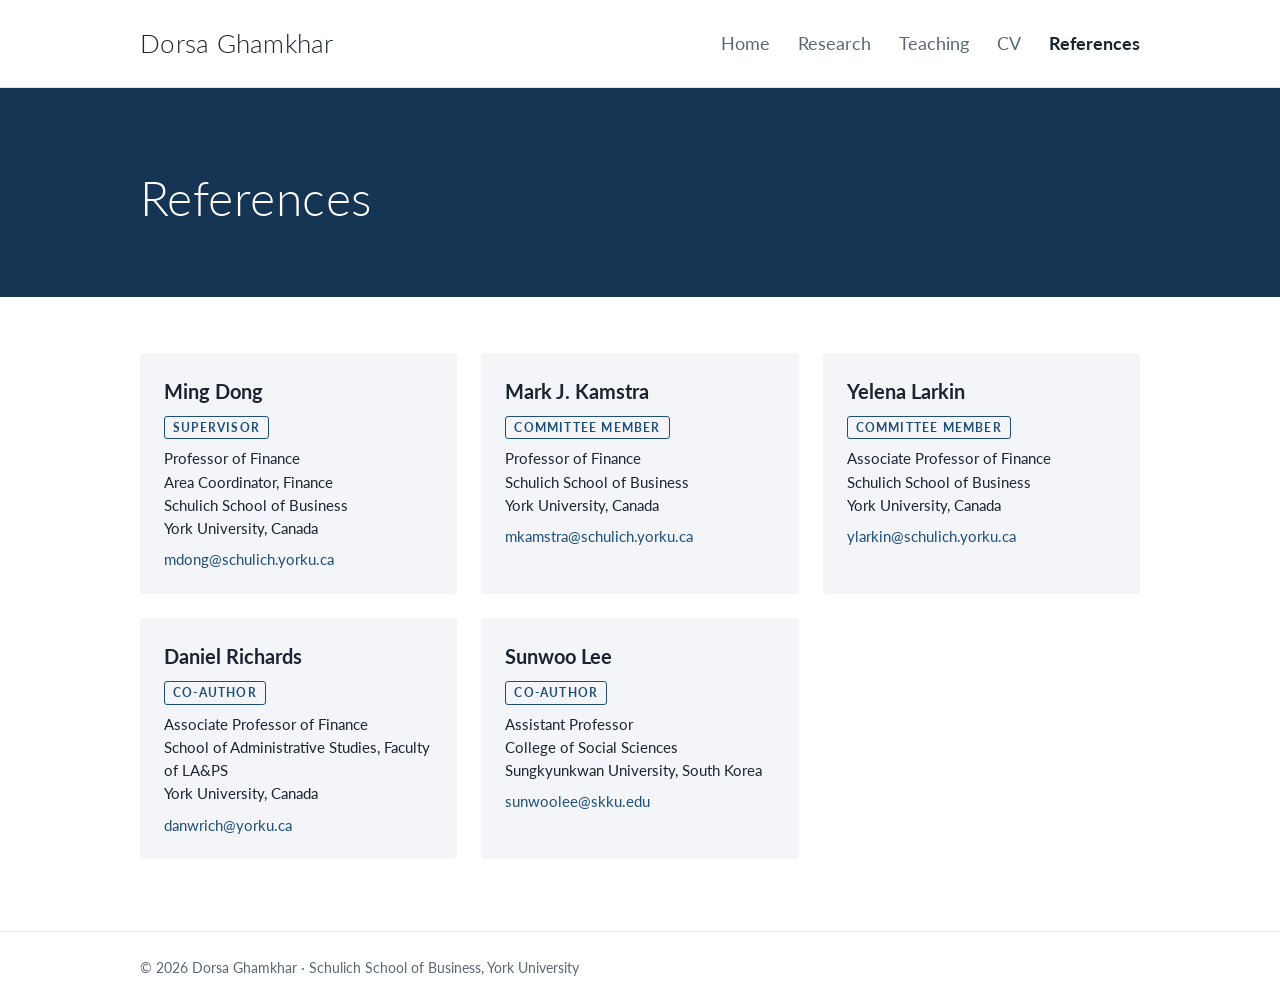
==== references.html @ 8ea53998 "Add files via upload" ====
<!doctype html><html lang="en"><head><meta charset="utf-8"><meta name="viewport" content="width=device-width, initial-scale=1"><title>References · Dorsa Ghamkhar</title><meta name="description" content="Dorsa Ghamkhar, PhD candidate in Finance at the Schulich School of Business, York University, on the 2026-2027 academic job market."><link rel="preconnect" href="https://fonts.googleapis.com"><link rel="preconnect" href="https://fonts.gstatic.com" crossorigin><link rel="stylesheet" href="https://fonts.googleapis.com/css2?family=Lato:wght@300;400;700&display=swap"><link rel="stylesheet" href="style.css"></head><body><header><div class="inner"><a class="brand" href="index.html">Dorsa Ghamkhar</a>
<nav aria-label="Main"><ul><li><a href="index.html">Home</a></li><li><a href="research.html">Research</a></li><li><a href="teaching.html">Teaching</a></li><li><a href="files/Ghamkhar_CV.pdf">CV</a></li><li><a href="references.html" aria-current="page">References</a></li></ul></nav></div></header><div class="banner"><div class="inner"><h1>References</h1></div></div><main><div class="inner"><section class="refs">
  <div class="ref"><h3>Ming Dong</h3><span class="label">Supervisor</span><p>Professor of Finance<br>Area Coordinator, Finance<br>Schulich School of Business<br>York University, Canada</p><p class="mail">mdong@schulich.yorku.ca</p></div>
  <div class="ref"><h3>Mark J. Kamstra</h3><span class="label">Committee member</span><p>Professor of Finance<br>Schulich School of Business<br>York University, Canada</p><p class="mail">mkamstra@schulich.yorku.ca</p></div>
  <div class="ref"><h3>Yelena Larkin</h3><span class="label">Committee member</span><p>Associate Professor of Finance<br>Schulich School of Business<br>York University, Canada</p><p class="mail">ylarkin@schulich.yorku.ca</p></div>
  <div class="ref"><h3>Daniel Richards</h3><span class="label">Co-author</span><p>Associate Professor of Finance<br>School of Administrative Studies, Faculty of LA&amp;PS<br>York University, Canada</p><p class="mail">danwrich@yorku.ca</p></div>
  <div class="ref"><h3>Sunwoo Lee</h3><span class="label">Co-author</span><p>Assistant Professor<br>College of Social Sciences<br>Sungkyunkwan University, South Korea</p><p class="mail">sunwoolee@skku.edu</p></div>
</section></div></main><footer><div class="inner">© 2026 Dorsa Ghamkhar · Schulich School of Business, York University</div></footer></body></html>
---- style.css ----
/* Layout: Google-Sites-style academic site. Top bar with name and page links; one centered reading column per page. */
:root{
  --bg:#FFFFFF; --band:#F3F5F8; --ink:#1B2430; --muted:#5B6675; --rule:#E2E6EC;
  --accent:#1F4E79; --accent-ink:#FFFFFF;
  --display:"Lato", "Helvetica Neue", Arial, sans-serif;
  --body:"Lato", "Helvetica Neue", Arial, sans-serif;
}
*{box-sizing:border-box}
html{scroll-behavior:smooth}
body{margin:0;background:var(--bg);color:var(--ink);font-family:var(--body);font-size:17px;line-height:1.65;-webkit-font-smoothing:antialiased}
a{color:var(--accent);text-underline-offset:3px}
a:focus-visible{outline:2px solid var(--accent);outline-offset:2px}

.inner{max-width:1040px;margin:0 auto;
  padding-left:max(20px, env(safe-area-inset-left, 0px));padding-right:max(20px, env(safe-area-inset-right, 0px))}

/* Top bar */
header{border-bottom:1px solid var(--rule);background:var(--bg)}
header .inner{display:flex;flex-wrap:wrap;align-items:center;justify-content:space-between;gap:12px 32px;padding-block:22px}
.brand{font-family:var(--display);font-weight:300;font-size:26px;letter-spacing:.01em;color:var(--ink);text-decoration:none}
nav ul{list-style:none;margin:0;padding:0;display:flex;flex-wrap:wrap;gap:6px 28px}
nav a{color:var(--muted);text-decoration:none;font-size:18px;font-weight:400;padding-bottom:4px;border-bottom:2px solid transparent}
nav a:hover{color:var(--ink)}
nav a[aria-current="page"]{color:var(--ink);font-weight:700}

main .inner{padding-block:56px 72px;display:flex;flex-direction:column;gap:48px}

/* Home */
.hero{display:grid;grid-template-columns:minmax(0,1fr) clamp(150px,32%,340px);gap:clamp(20px,4vw,56px);align-items:start}
.hero-text{min-width:0;container-type:inline-size}
.photo{width:100%;max-width:100%;aspect-ratio:2/3;overflow:hidden;background:var(--band)}
.photo img{width:100%;height:100%;object-fit:cover;object-position:center top;display:block}
h1{font-family:var(--display);font-weight:300;font-size:min(42px,8cqi);white-space:nowrap;line-height:1.15;margin:8px 0 22px;letter-spacing:-.01em;text-wrap:balance}
h1 b{font-weight:700}
.hero p{margin:0 0 14px;max-width:62ch;text-align:justify;hyphens:auto}
.hero .contact p{text-align:left}
.market{display:inline-block;background:var(--accent);color:var(--accent-ink);font-weight:700;font-size:14px;letter-spacing:.04em;padding:6px 14px;border-radius:3px;margin-bottom:18px}
.contact{display:flex;flex-direction:column;gap:6px;margin:26px 0 22px;font-size:16px}
.contact h2{font-size:22px;font-weight:400;letter-spacing:0;text-transform:none;color:var(--ink);margin:0 0 4px}
.contact p{margin:0;max-width:62ch}
.btn{display:inline-block;background:var(--accent);color:var(--accent-ink);text-decoration:none;font-weight:700;font-size:15px;padding:10px 22px;border-radius:3px;margin-top:6px}
.btn:hover{filter:brightness(1.15)}

/* Sections */
h2{font-family:var(--display);font-weight:700;font-size:14px;letter-spacing:.12em;text-transform:uppercase;color:var(--muted);margin:0}
.section{display:flex;flex-direction:column;gap:22px}
.section > h2{padding-bottom:10px;border-bottom:1px solid var(--rule)}
.page-title{font-size:36px;margin:0}

/* Papers */
.paper{display:flex;flex-direction:column;gap:8px;container-type:inline-size}
.paper h3{white-space:nowrap;font-size:min(24px,2.25cqi)!important}
.paper h3{font-family:var(--display);font-weight:700;font-size:21px;line-height:1.35;margin:0;text-wrap:balance}
.label{display:inline-block;font-size:12px;font-weight:700;letter-spacing:.1em;text-transform:uppercase;color:var(--accent);border:1px solid var(--accent);border-radius:3px;padding:1px 8px;align-self:flex-start}
.with{color:var(--muted);margin:0}
.abstract{margin:0;max-width:70ch;text-align:justify;hyphens:auto}
.abstract b{font-weight:700}
/* conference list under each paper, always visible */
.pres{margin-top:6px}
.pres h4{margin:0 0 4px;font-size:15px;font-weight:700;color:var(--ink)}
.pres ul{margin:0;padding-left:20px;font-size:15px;color:var(--muted)}
.pres li{margin-bottom:3px;break-inside:avoid}
details summary{cursor:pointer;color:var(--accent);font-weight:700;font-size:15px;width:fit-content}
details ul{margin:10px 0 0;padding-left:20px;font-size:15px;color:var(--muted)}
details li{margin-bottom:2px}

/* Lists with years */
.list{list-style:none;margin:0;padding:0;display:flex;flex-direction:column;gap:10px}
.list li{display:grid;grid-template-columns:minmax(0,1fr) auto;gap:24px;align-items:baseline;padding-bottom:10px;border-bottom:1px solid var(--rule)}
.list .when{color:var(--muted);font-size:15px;font-variant-numeric:tabular-nums;white-space:nowrap}
.list small{display:block;color:var(--muted);font-size:15px}

/* Photo banner on inner pages. Put a wide photo at files/banner.jpg (about 2000 x 600 px); until then the band shows solid navy. */
.banner{background:linear-gradient(rgba(14,30,52,.55), rgba(14,30,52,.55)), url("files/banner.jpg") center/cover no-repeat, #1F4E79;
  color:#FFFFFF}
.banner .inner{padding-block:84px 72px;display:flex;flex-direction:column;gap:10px}
.banner h1{font-family:var(--display);font-weight:300;font-size:48px;line-height:1.1;margin:0;color:#FFFFFF;letter-spacing:.01em}
.banner p{margin:0;font-size:16px;color:rgba(255,255,255,.88);max-width:62ch}
@media (max-width:560px){
  .hero{grid-template-columns:minmax(0,1fr);gap:28px}
  .photo{order:-1;width:220px;aspect-ratio:3/4}
}
@media (max-width:720px){ .banner .inner{padding-block:52px 44px} .banner h1{font-size:36px} }

/* References */
.refs{display:grid;grid-template-columns:repeat(auto-fill,minmax(260px,1fr));gap:24px}
.ref{background:var(--band);border-radius:4px;padding:22px 24px;display:flex;flex-direction:column;gap:8px;min-width:0}
.ref h3{font-family:var(--display);font-weight:700;font-size:20px;margin:0}
.ref p{margin:0;font-size:15px;line-height:1.55}
.ref .mail{color:var(--accent);word-break:break-word}

footer{border-top:1px solid var(--rule);color:var(--muted);font-size:14px}
footer .inner{padding-block:24px}

@media (max-width:720px){
  .paper h3{white-space:normal;font-size:19px!important}
  main .inner{padding-block:36px 56px}
  .list li{grid-template-columns:minmax(0,1fr);gap:2px}
}
@media (prefers-reduced-motion:reduce){html{scroll-behavior:auto}}
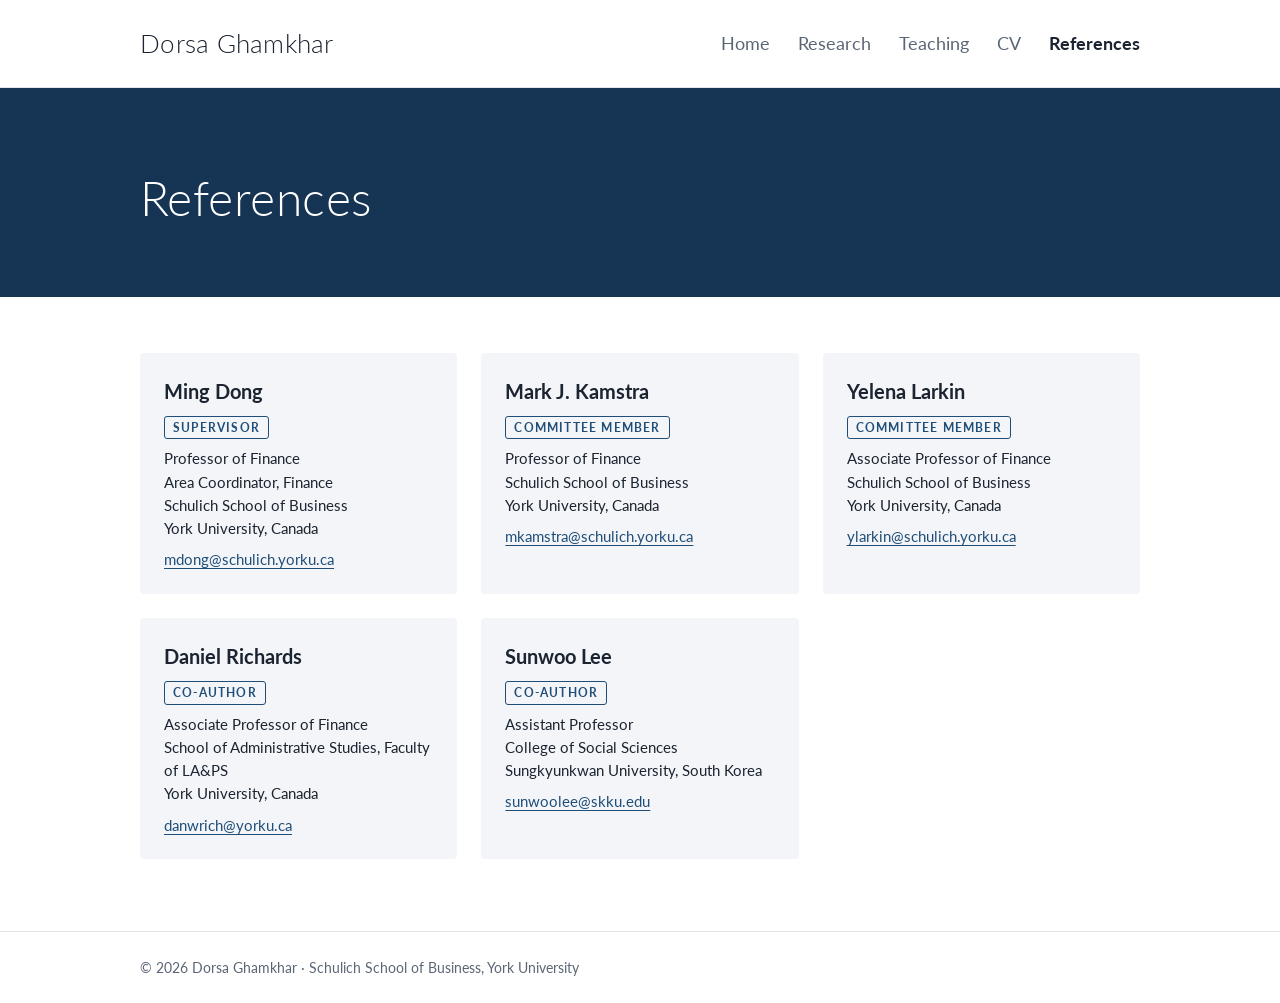
==== commit 07498572: "Add files via upload" ====
--- a/references.html
+++ b/references.html
@@ -1,8 +1,8 @@
 <!doctype html><html lang="en"><head><meta charset="utf-8"><meta name="viewport" content="width=device-width, initial-scale=1"><title>References · Dorsa Ghamkhar</title><meta name="description" content="Dorsa Ghamkhar, PhD candidate in Finance at the Schulich School of Business, York University, on the 2026-2027 academic job market."><link rel="preconnect" href="https://fonts.googleapis.com"><link rel="preconnect" href="https://fonts.gstatic.com" crossorigin><link rel="stylesheet" href="https://fonts.googleapis.com/css2?family=Lato:wght@300;400;700&display=swap"><link rel="stylesheet" href="style.css"></head><body><header><div class="inner"><a class="brand" href="index.html">Dorsa Ghamkhar</a>
-<nav aria-label="Main"><ul><li><a href="index.html">Home</a></li><li><a href="research.html">Research</a></li><li><a href="teaching.html">Teaching</a></li><li><a href="files/Ghamkhar_CV.pdf">CV</a></li><li><a href="references.html" aria-current="page">References</a></li></ul></nav></div></header><div class="banner"><div class="inner"><h1>References</h1></div></div><main><div class="inner"><section class="refs">
-  <div class="ref"><h3>Ming Dong</h3><span class="label">Supervisor</span><p>Professor of Finance<br>Area Coordinator, Finance<br>Schulich School of Business<br>York University, Canada</p><p class="mail">mdong@schulich.yorku.ca</p></div>
-  <div class="ref"><h3>Mark J. Kamstra</h3><span class="label">Committee member</span><p>Professor of Finance<br>Schulich School of Business<br>York University, Canada</p><p class="mail">mkamstra@schulich.yorku.ca</p></div>
-  <div class="ref"><h3>Yelena Larkin</h3><span class="label">Committee member</span><p>Associate Professor of Finance<br>Schulich School of Business<br>York University, Canada</p><p class="mail">ylarkin@schulich.yorku.ca</p></div>
-  <div class="ref"><h3>Daniel Richards</h3><span class="label">Co-author</span><p>Associate Professor of Finance<br>School of Administrative Studies, Faculty of LA&amp;PS<br>York University, Canada</p><p class="mail">danwrich@yorku.ca</p></div>
-  <div class="ref"><h3>Sunwoo Lee</h3><span class="label">Co-author</span><p>Assistant Professor<br>College of Social Sciences<br>Sungkyunkwan University, South Korea</p><p class="mail">sunwoolee@skku.edu</p></div>
+<nav aria-label="Main"><ul><li><a href="index.html">Home</a></li><li><a href="research.html">Research</a></li><li><a href="teaching.html">Teaching</a></li><li><a href="files/%20Ghamkhar%20CV.pdf">CV</a></li><li><a href="references.html" aria-current="page">References</a></li></ul></nav></div></header><div class="banner"><div class="inner"><h1>References</h1></div></div><main><div class="inner"><section class="refs">
+  <div class="ref"><h3>Ming Dong</h3><span class="label">Supervisor</span><p>Professor of Finance<br>Area Coordinator, Finance<br>Schulich School of Business<br>York University, Canada</p><p class="mail"><a href="mailto:mdong@schulich.yorku.ca">mdong@schulich.yorku.ca</a></p></div>
+  <div class="ref"><h3>Mark J. Kamstra</h3><span class="label">Committee member</span><p>Professor of Finance<br>Schulich School of Business<br>York University, Canada</p><p class="mail"><a href="mailto:mkamstra@schulich.yorku.ca">mkamstra@schulich.yorku.ca</a></p></div>
+  <div class="ref"><h3>Yelena Larkin</h3><span class="label">Committee member</span><p>Associate Professor of Finance<br>Schulich School of Business<br>York University, Canada</p><p class="mail"><a href="mailto:ylarkin@schulich.yorku.ca">ylarkin@schulich.yorku.ca</a></p></div>
+  <div class="ref"><h3>Daniel Richards</h3><span class="label">Co-author</span><p>Associate Professor of Finance<br>School of Administrative Studies, Faculty of LA&amp;PS<br>York University, Canada</p><p class="mail"><a href="mailto:danwrich@yorku.ca">danwrich@yorku.ca</a></p></div>
+  <div class="ref"><h3>Sunwoo Lee</h3><span class="label">Co-author</span><p>Assistant Professor<br>College of Social Sciences<br>Sungkyunkwan University, South Korea</p><p class="mail"><a href="mailto:sunwoolee@skku.edu">sunwoolee@skku.edu</a></p></div>
 </section></div></main><footer><div class="inner">© 2026 Dorsa Ghamkhar · Schulich School of Business, York University</div></footer></body></html>
--- a/style.css
+++ b/style.css
@@ -75,7 +75,8 @@
   color:#FFFFFF}
 .banner .inner{padding-block:84px 72px;display:flex;flex-direction:column;gap:10px}
 .banner h1{font-family:var(--display);font-weight:300;font-size:48px;line-height:1.1;margin:0;color:#FFFFFF;letter-spacing:.01em}
-.banner p{margin:0;font-size:16px;color:rgba(255,255,255,.88);max-width:62ch}
+.banner p{margin:0;font-size:16px;color:rgba(255,255,255,.88);max-width:none;white-space:nowrap}
+@media (max-width:720px){ .banner p{white-space:normal} }
 @media (max-width:560px){
   .hero{grid-template-columns:minmax(0,1fr);gap:28px}
   .photo{order:-1;width:220px;aspect-ratio:3/4}
